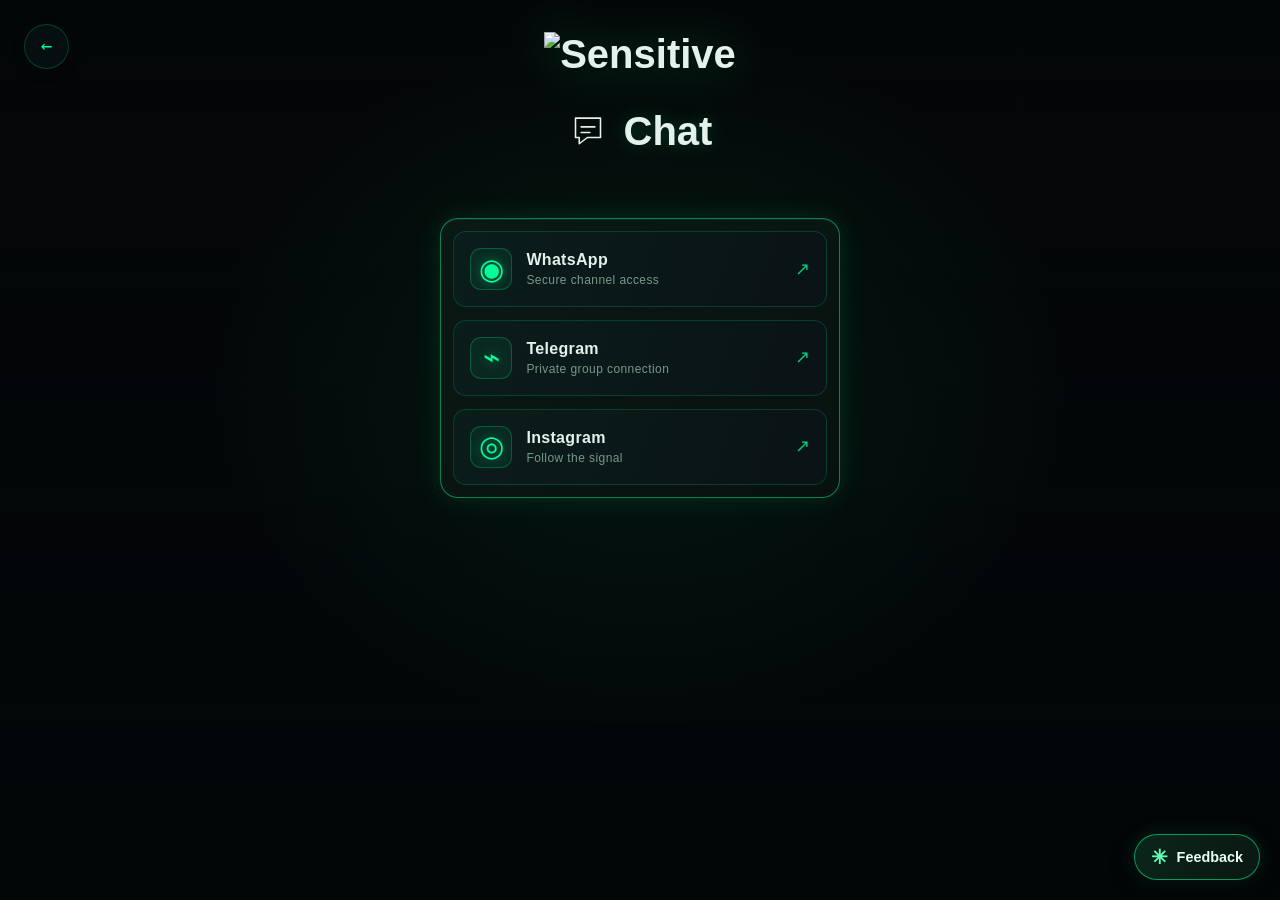
==== chat.html @ 3528beaa "Add files via upload" ====
<!DOCTYPE html>
<html lang="en">
<head>
    <meta charset="UTF-8">
    <meta name="viewport" content="width=device-width, initial-scale=1.0">
    <title>Chat - 3HK-X</title>
    <link rel="icon" href="images/sensitive1.png" sizes="32x32" type="image/png">
    <link rel="apple-touch-icon" href="images/sensitive.png">
    <link rel="stylesheet" href="styles.css">
</head>
<body class="ambient-page chat-page">
    <div class="container">
        <div class="page-header">
            <h1><img src="images/sensitive.png" alt="Sensitive" id="header-logo" class="header-logo"></h1>
        </div>

        <div class="page-section-title chat-page-title">
            <a class="back-arrow" href="index.html" aria-label="Back to home"></a>
            <h2><svg class="section-title-icon" viewBox="0 0 64 64" aria-hidden="true"><path d="M12 13h40v31H31L18 54v-10h-6z"/><path d="M21 27h22m-22 9h14"/></svg> Chat</h2>
        </div>

        <div class="links-container chat-links">
            <a href="https://whatsapp.com/channel/0029Vb62RTF0G0XeN4Qx4c3W" target="_blank" rel="noopener noreferrer" class="link-field chat-link">
                <span class="chat-link-icon" aria-hidden="true">◉</span>
                <div class="link-field-content"><span class="chat-link-label">WhatsApp</span><span class="chat-link-detail">Secure channel access</span></div>
                <span class="chat-link-arrow" aria-hidden="true">↗</span>
            </a>
            <a href="https://t.me/+7pAj7hnQdZkzMTc0" target="_blank" rel="noopener noreferrer" class="link-field chat-link">
                <span class="chat-link-icon" aria-hidden="true">⌁</span>
                <div class="link-field-content"><span class="chat-link-label">Telegram</span><span class="chat-link-detail">Private group connection</span></div>
                <span class="chat-link-arrow" aria-hidden="true">↗</span>
            </a>
            <a href="https://www.instagram.com/3.horn/" target="_blank" rel="noopener noreferrer" class="link-field chat-link">
                <span class="chat-link-icon" aria-hidden="true">◎</span>
                <div class="link-field-content"><span class="chat-link-label">Instagram</span><span class="chat-link-detail">Follow the signal</span></div>
                <span class="chat-link-arrow" aria-hidden="true">↗</span>
            </a>
        </div>
    </div>

    <script src="feedback.js"></script>
</body>
</html>
---- styles.css ----
:root {
    --bg-gradient-start: #1a202c;
    --bg-gradient-end: #2d3748;
    --text-primary: #e2e8f0;
    --text-secondary: #a0aec0;
    --text-white: #f7fafc;
    --card-bg: rgba(45, 55, 72, 0.95);
    --card-border: rgba(255, 255, 255, 0.1);
    --field-bg: #2d3748;
    --field-border: #4a5568;
    --field-hover-bg: #4a5568;
    --button-bg: #4299e1;
    --button-hover: #3182ce;
    --link-text: #cbd5e0;
    --hover-color: #880808;
    --hover-color-dark: #880808;
    --hover-glow: rgba(136, 8, 8, 0.6);
    --title-hover-color: #880808;
    --circle-bg: #880808;
}

* {
    margin: 0;
    padding: 0;
    box-sizing: border-box;
}

body {
    font-family: 'Segoe UI', Tahoma, Geneva, Verdana, sans-serif;
    background: linear-gradient(135deg, var(--bg-gradient-start) 0%, var(--bg-gradient-end) 100%);
    min-height: 100vh;
    color: var(--text-primary);
    transition: all 0.3s ease;
}

/* Ad Containers */
.ad-container {
    position: fixed;
    width: 160px;
    height: 600px;
    background: var(--card-bg);
    border: 1px solid var(--card-border);
    border-radius: 10px;
    display: flex;
    align-items: center;
    justify-content: center;
    backdrop-filter: blur(10px);
    box-shadow: 0 4px 15px rgba(0, 0, 0, 0.1);
    z-index: 100;
    top: 50%;
    transform: translateY(-50%);
}

.ad-left {
    left: 20px;
}

.ad-right {
    right: 20px;
}

.ad-placeholder {
    color: var(--text-secondary);
    font-size: 0.9rem;
    text-align: center;
    font-weight: 500;
    display: none;
}

/* Mobile Ad Containers */
.mobile-ad-container {
    display: none;
    width: 320px;
    height: 50px;
    background: var(--card-bg);
    border: 1px solid var(--card-border);
    border-radius: 8px;
    align-items: center;
    justify-content: center;
    backdrop-filter: blur(10px);
    box-shadow: 0 2px 10px rgba(0, 0, 0, 0.1);
    margin: 1rem auto;
    position: relative;
    z-index: 100;
}

.mobile-ad-top {
    position: fixed;
    top: 10px;
    left: 50%;
    transform: translateX(-50%);
    z-index: 1001;
}

.mobile-ad-bottom {
    position: fixed;
    bottom: 10px;
    left: 50%;
    transform: translateX(-50%);
    z-index: 1001;
}

.mobile-ad-placeholder {
    color: var(--text-secondary);
    font-size: 0.8rem;
    text-align: center;
    font-weight: 500;
    display: none;
}

/* Homepage eye artwork and cinematic atmosphere */
.home-page {
    position: relative;
    isolation: isolate;
    overflow-x: hidden;
    background: #050708;
    color: #e9f5ef;
}

.home-page::before,
.home-page::after {
    content: "";
    position: fixed;
    inset: 0;
    z-index: -1;
    pointer-events: none;
}

.home-page::before {
    background-image: url("images/logo_eye_white_4000px.png");
    background-repeat: no-repeat;
    background-position: center 46%;
    background-size: min(86vw, 100vh) auto;
    opacity: 0.22;
    filter: drop-shadow(0 0 35px rgba(0, 255, 153, 0.17));
}

.home-page::after {
    background:
        radial-gradient(ellipse at 50% 43%, rgba(0, 255, 153, 0.08), transparent 48%),
        linear-gradient(180deg, rgba(3, 7, 9, 0.28), rgba(3, 7, 9, 0.86));
}

.home-page .container {
    position: relative;
    z-index: 1;
    min-height: 100vh;
    display: flex;
    flex-direction: column;
    justify-content: center;
    padding-top: 4rem;
    padding-bottom: 4rem;
}

.home-page header {
    margin-bottom: 2.5rem;
}

.home-page .header-logo {
    width: min(260px, 56vw);
    max-height: none;
    filter: drop-shadow(0 0 22px rgba(0, 255, 153, 0.25));
}

.home-page header p {
    color: #93b8a6;
    letter-spacing: 0.14em;
    text-transform: uppercase;
    font-size: 0.78rem;
}

.home-page .sections-grid {
    max-width: 980px;
}

.home-page .section-card {
    background: rgba(7, 15, 17, 0.78);
    border: 1px solid rgba(0, 255, 153, 0.16);
    box-shadow: 0 14px 40px rgba(0, 0, 0, 0.32), inset 0 1px rgba(255, 255, 255, 0.025);
    backdrop-filter: blur(12px);
}

.home-page .section-card h2 {
    color: #e5f4ec;
}

.home-page .section-card p {
    color: #89a99a;
}

.home-page .section-card:hover {
    border-color: rgba(0, 255, 153, 0.62);
    box-shadow: 0 18px 50px rgba(0, 0, 0, 0.4), 0 0 28px rgba(0, 255, 153, 0.1);
}

.home-page .section-card:hover h2 {
    color: #77ffc1;
}

.container {
    max-width: 1200px;
    margin: 0 auto;
    padding: 2rem;
}

header {
    text-align: center;
    margin-bottom: 3rem;
    color: var(--text-white);
}

header h1 {
    font-size: 3rem;
    margin-bottom: 0.5rem;
    text-shadow: 2px 2px 4px rgba(0, 0, 0, 0.3);
}

header p {
    font-size: 1.2rem;
    opacity: 0.9;
}

.sections-grid {
    display: grid;
    grid-template-columns: repeat(auto-fit, minmax(300px, 1fr));
    gap: 2rem;
    max-width: 1000px;
    margin: 0 auto;
}

.section-card {
    background: var(--card-bg);
    border-radius: 20px;
    padding: 2rem;
    text-align: center;
    cursor: pointer;
    transition: all 0.3s ease;
    border: 2px solid var(--card-border);
    backdrop-filter: blur(10px);
    position: relative;
    overflow: hidden;
    display: block;
    color: inherit;
    text-decoration: none;
}

.github-icon svg {
    width: 1em;
    height: 1em;
    display: block;
    margin: 0 auto;
}

.cinematic-icon svg,
.community-icon svg {
    width: 1em;
    height: 1em;
    fill: none;
    stroke: currentColor;
    stroke-width: 2.5;
    stroke-linecap: round;
    stroke-linejoin: round;
    filter: drop-shadow(0 0 12px rgba(0, 255, 153, 0.32));
}

.home-page .cinematic-icon {
    color: #7dffc2;
}

.home-page .community-icon {
    color: #b8d3ff;
}

.section-title-icon {
    width: 1em;
    height: 1em;
    fill: none;
    stroke: currentColor;
    stroke-width: 2.5;
    stroke-linecap: round;
    stroke-linejoin: round;
    vertical-align: -0.12em;
    margin-right: 0.3rem;
}

/* Dark terminal-inspired styling for the community links page */
.ambient-page {
    position: relative;
    isolation: isolate;
    overflow-x: hidden;
    background: #050708;
    color: #e4f2ec;
}

.ambient-page::before,
.ambient-page::after {
    content: "";
    position: fixed;
    inset: 0;
    z-index: -1;
    pointer-events: none;
}

.ambient-page::before {
    background: url("images/logo_eye_white_4000px.png") center 46% / min(86vw, 100vh) auto no-repeat;
    opacity: 0.19;
    filter: drop-shadow(0 0 35px rgba(0, 255, 153, 0.15));
}

.ambient-page::after {
    background:
        radial-gradient(ellipse at 50% 42%, rgba(0, 255, 153, 0.075), transparent 48%),
        linear-gradient(180deg, rgba(3, 7, 9, 0.24), rgba(3, 7, 9, 0.83));
}

.ambient-page .container {
    position: relative;
    z-index: 1;
}

.ambient-page .header-logo {
    filter: drop-shadow(0 0 22px rgba(0, 255, 153, 0.25));
}

.ambient-page .page-header,
.ambient-page .page-header a,
.ambient-page .page-section-title h2 {
    color: #e4f2ec;
}

.ambient-page .page-section-title h2 {
    text-shadow: 0 0 18px rgba(0, 255, 153, 0.22);
}

.movies-page .links-container {
    background: rgba(8, 17, 19, 0.82);
    border-color: rgba(0, 255, 153, 0.18);
    box-shadow: 0 18px 60px rgba(0, 0, 0, 0.35), inset 0 1px rgba(255, 255, 255, 0.025);
}

.movies-page .link-field {
    background: linear-gradient(110deg, rgba(11, 30, 28, 0.96), rgba(10, 19, 22, 0.96));
    border-color: rgba(0, 255, 153, 0.17);
}

.movies-page .link-field-content {
    color: #dfffee;
}

.movies-page .link-field:hover {
    background: linear-gradient(110deg, rgba(12, 43, 36, 0.98), rgba(11, 25, 28, 0.98));
    border-color: rgba(0, 255, 153, 0.62);
    box-shadow: 0 0 24px rgba(0, 255, 153, 0.11);
}

.movies-page .link-field:hover .link-field-content {
    color: #8affc5;
}

.chat-links {
    max-width: 480px;
    padding: 1.2rem;
    background: rgba(8, 17, 19, 0.84);
    border: 1px solid rgba(0, 255, 153, 0.2);
    box-shadow: 0 18px 60px rgba(0, 0, 0, 0.35), inset 0 1px rgba(255, 255, 255, 0.025);
}

.chat-page .chat-links {
    padding: 0.75rem;
    border: 1px solid rgba(0, 255, 153, 0.48);
    border-radius: 18px;
    background: linear-gradient(145deg, #0a1914, #08110e);
    box-shadow: 0 0 28px rgba(0, 255, 153, 0.12), inset 0 1px rgba(177, 255, 218, 0.07);
}

.chat-links .chat-link {
    min-height: 76px;
    margin-bottom: 0.8rem;
    padding: 0.9rem 1rem;
    gap: 0.9rem;
    color: #dfffee;
    background: linear-gradient(110deg, rgba(11, 30, 28, 0.96), rgba(10, 19, 22, 0.96));
    border: 1px solid rgba(0, 255, 153, 0.17);
    border-radius: 13px;
    transition: transform 180ms ease, border-color 180ms ease, box-shadow 180ms ease, background 180ms ease;
}

.chat-links .chat-link:last-child {
    margin-bottom: 0;
}

.chat-links .chat-link::before {
    display: none;
}

.chat-links .chat-link:hover {
    transform: translateY(-2px);
    color: #ecfff6;
    background: linear-gradient(110deg, rgba(12, 43, 36, 0.98), rgba(11, 25, 28, 0.98));
    border-color: rgba(0, 255, 153, 0.62);
    box-shadow: 0 0 24px rgba(0, 255, 153, 0.11), inset 0 0 18px rgba(0, 255, 153, 0.035);
}

.cineby-group {
    display: grid;
    grid-template-columns: 1fr;
    align-items: center;
    gap: 0.9rem;
    padding: 0.8rem 0.9rem;
}

.cineby-group:hover {
    transform: none;
    background: linear-gradient(110deg, rgba(12, 43, 36, 0.98), rgba(11, 25, 28, 0.98));
}

.cineby-heading {
    display: flex;
    align-items: center;
    gap: 0.8rem;
    min-width: 0;
}

.cineby-copy {
    display: grid;
    gap: 0.25rem;
}

.cineby-copy strong {
    color: #e4f2ec;
    font-size: 1rem;
}

.cineby-copy small {
    color: #78988a;
    font-size: 0.73rem;
}

.cineby-options {
    display: flex;
    gap: 0.45rem;
}

.cineby-options a {
    flex: 1;
    min-width: 0;
    width: 38px;
    height: 38px;
    display: inline-flex;
    align-items: center;
    justify-content: center;
    gap: 0.15rem;
    color: #caffdf;
    background: rgba(0, 255, 153, 0.08);
    border: 1px solid rgba(0, 255, 153, 0.3);
    border-radius: 10px;
    font-size: 0.85rem;
    font-weight: 700;
    text-decoration: none;
    transition: background 160ms ease, border-color 160ms ease, transform 160ms ease, box-shadow 160ms ease;
}

.cineby-options a span {
    font-size: 0.65rem;
    opacity: 0.7;
}

.cineby-options a:hover {
    color: #f1fff7;
    background: rgba(0, 255, 153, 0.18);
    border-color: rgba(0, 255, 153, 0.7);
    box-shadow: 0 0 14px rgba(0, 255, 153, 0.15);
    transform: translateY(-2px);
}

.chat-links .flixer-link {
    overflow: hidden;
    isolation: isolate;
    background:
        linear-gradient(145deg, transparent 0 37%, rgba(205, 242, 238, 0.14) 37.2%, transparent 37.7%),
        linear-gradient(28deg, transparent 0 61%, rgba(205, 242, 238, 0.2) 61.2%, transparent 61.7%),
        linear-gradient(112deg, transparent 0 72%, rgba(205, 242, 238, 0.13) 72.2%, transparent 72.7%),
        linear-gradient(158deg, rgba(31, 43, 48, 0.97), rgba(9, 17, 20, 0.98) 55%, rgba(24, 35, 39, 0.96));
    border-color: rgba(174, 204, 207, 0.38);
    box-shadow: inset 0 1px rgba(255, 255, 255, 0.16), inset 0 -12px 24px rgba(0, 0, 0, 0.25), 0 8px 26px rgba(0, 0, 0, 0.22);
}

.chat-links .flixer-link::after {
    content: "";
    position: absolute;
    inset: 0;
    z-index: -1;
    pointer-events: none;
    opacity: 0.8;
    background:
        linear-gradient(73deg, transparent 49.7%, rgba(220, 247, 245, 0.56) 50%, transparent 50.35%) 18% 35% / 28% 75% no-repeat,
        linear-gradient(132deg, transparent 49.65%, rgba(220, 247, 245, 0.5) 50%, transparent 50.35%) 35% 24% / 34% 65% no-repeat,
        linear-gradient(18deg, transparent 49.65%, rgba(220, 247, 245, 0.44) 50%, transparent 50.35%) 68% 60% / 34% 82% no-repeat,
        linear-gradient(151deg, transparent 49.65%, rgba(220, 247, 245, 0.42) 50%, transparent 50.35%) 88% 30% / 24% 75% no-repeat,
        linear-gradient(90deg, transparent 49.5%, rgba(220, 247, 245, 0.3) 50%, transparent 50.5%) 51% 55% / 20% 96% no-repeat;
    filter: drop-shadow(0 0 3px rgba(191, 241, 238, 0.65));
}

.chat-links .flixer-link .chat-link-icon,
.chat-links .flixer-link .link-field-content,
.chat-links .flixer-link .chat-link-arrow {
    position: relative;
    z-index: 1;
}

.chat-links .flixer-link .chat-link-icon {
    color: #d9ffff;
    border-color: rgba(211, 244, 245, 0.34);
    background: rgba(200, 235, 238, 0.09);
    text-shadow: 0 0 12px rgba(201, 247, 247, 0.5);
}

.chat-links .flixer-link:hover {
    border-color: rgba(220, 250, 249, 0.7);
    background-color: #1d2a30;
    box-shadow: inset 0 1px rgba(255, 255, 255, 0.22), 0 0 24px rgba(173, 227, 232, 0.16);
}

.chat-link-icon {
    display: grid;
    flex: 0 0 42px;
    width: 42px;
    height: 42px;
    place-items: center;
    color: #00ff99;
    font-size: 1.8rem;
    line-height: 1;
    border: 1px solid rgba(0, 255, 153, 0.24);
    border-radius: 11px;
    background: rgba(0, 255, 153, 0.06);
    text-shadow: 0 0 12px rgba(0, 255, 153, 0.45);
}

.chat-links .link-field-content {
    display: grid;
    gap: 0.25rem;
    margin-left: 0;
}

.chat-link-label {
    color: #e4f2ec;
    font-size: 1rem;
    font-weight: 650;
    letter-spacing: 0.02em;
}

.chat-link-detail {
    color: #78988a;
    font-size: 0.75rem;
    letter-spacing: 0.035em;
}

.chat-link-arrow {
    margin-left: auto;
    color: #00c77a;
    font-size: 1.1rem;
    transition: transform 180ms ease, color 180ms ease;
}

.chat-link:hover .chat-link-arrow {
    transform: translate(2px, -2px);
    color: #8affc5;
}

.chat-link-icon.google-extension-icon svg {
    width: 25px;
    height: 25px;
    display: block;
}

.chat-links .extension-link .link-field-content {
    flex: 1;
    width: auto;
    min-width: 0;
}

.extension-link .chat-link-detail {
    line-height: 1.35;
}

.firefox-extension-icon {
    font-size: 1rem;
    font-weight: 800;
    letter-spacing: -0.08em;
    color: #d8bcff;
    text-shadow: 0 0 12px rgba(157, 108, 255, 0.75);
    background: linear-gradient(145deg, rgba(108, 65, 181, 0.24), rgba(0, 255, 153, 0.05));
}

.chat-links .extension-pending {
    cursor: not-allowed;
    opacity: 0.68;
    border-style: dashed;
    border-color: rgba(175, 192, 194, 0.22);
    background: rgba(13, 21, 24, 0.72);
}

.chat-links .extension-pending:hover {
    transform: none;
    box-shadow: none;
    border-color: rgba(175, 192, 194, 0.22);
    background: rgba(13, 21, 24, 0.72);
}

.extension-status {
    margin-left: auto;
    padding: 0.3rem 0.45rem;
    border: 1px solid rgba(175, 192, 194, 0.2);
    border-radius: 5px;
    color: #91a19e;
    font: 600 0.58rem/1 "Segoe UI", sans-serif;
    letter-spacing: 0.1em;
}

/* Keep browser add-ons visually attached to NetflixMirror, outside the green list frame. */
.netflixmirror-row {
    width: min(100%, 850px);
    margin: 0 auto 1.4rem;
    display: grid;
    grid-template-columns: minmax(200px, 1.2fr) repeat(2, minmax(175px, 1fr));
    gap: 0.7rem;
    align-items: stretch;
    padding: 0.75rem;
    border: 1px solid rgba(45, 210, 232, 0.42);
    border-radius: 18px;
    background: linear-gradient(145deg, rgba(8, 25, 34, 0.92), rgba(9, 17, 25, 0.94));
    box-shadow: 0 0 28px rgba(35, 190, 220, 0.09), inset 0 1px rgba(177, 247, 255, 0.07);
}

.netflixmirror-main,
.netflixmirror-extension {
    min-width: 0;
    min-height: 76px;
    padding: 0.85rem 0.9rem;
    display: flex;
    align-items: center;
    gap: 0.7rem;
    border-radius: 13px;
    text-decoration: none;
}

.netflixmirror-main {
    color: #e4fbff;
    background: linear-gradient(120deg, rgba(12, 51, 65, 0.98), rgba(13, 31, 46, 0.98));
    border: 1px solid rgba(66, 218, 238, 0.48);
    box-shadow: inset 0 1px rgba(201, 250, 255, 0.11), 0 8px 24px rgba(0, 0, 0, 0.2), 0 0 16px rgba(36, 194, 218, 0.1);
}

.netflixmirror-main:hover {
    color: #ffffff;
    border-color: rgba(119, 239, 255, 0.82);
    box-shadow: 0 0 24px rgba(47, 211, 235, 0.2);
}

.netflixmirror-mark {
    flex: 0 0 40px;
    width: 40px;
    height: 40px;
    display: grid;
    place-items: center;
    border: 1px solid rgba(66, 218, 238, 0.38);
    border-radius: 11px;
    color: #68eaff;
    background: rgba(45, 210, 232, 0.08);
    font-size: 1.6rem;
}

.netflixmirror-copy,
.extension-copy {
    min-width: 0;
    display: grid;
    gap: 0.25rem;
}

.netflixmirror-copy strong,
.extension-copy strong {
    color: #e4f2ec;
    font-size: 0.9rem;
    font-weight: 650;
}

.netflixmirror-copy strong {
    color: #a4f3ff;
}

.netflixmirror-copy small,
.extension-copy small {
    color: #78988a;
    font-size: 0.69rem;
    line-height: 1.35;
}

.netflixmirror-main .chat-link-arrow {
    margin-left: auto;
}

.netflixmirror-extension {
    color: #e4f2ec;
    background: linear-gradient(145deg, rgba(21, 29, 34, 0.9), rgba(10, 16, 19, 0.94));
    border: 1px solid rgba(184, 204, 207, 0.23);
    box-shadow: inset 0 1px rgba(255, 255, 255, 0.055), 0 8px 24px rgba(0, 0, 0, 0.18);
    transition: transform 180ms ease, border-color 180ms ease, box-shadow 180ms ease;
}

a.netflixmirror-extension:hover {
    transform: translateY(-2px);
    border-color: rgba(195, 222, 225, 0.55);
    box-shadow: 0 0 20px rgba(183, 218, 220, 0.11);
}

.netflixmirror-extension .extension-brand {
    flex: 0 0 32px;
    width: 32px;
    height: 32px;
    display: grid;
    place-items: center;
}

.netflixmirror-extension .google-extension-icon svg {
    display: block;
    width: 25px;
    height: 25px;
}

.netflixmirror-extension .firefox-extension-icon {
    font-size: 0.95rem;
}

.netflixmirror-extension.extension-pending {
    cursor: not-allowed;
    opacity: 0.67;
    border-style: dashed;
}

.netflixmirror-extension .extension-status {
    margin-left: auto;
    padding: 0.27rem 0.35rem;
    font-size: 0.52rem;
}

.firefox-guide-page .page-section-title h2 {
    color: #e4f2ec;
}

.firefox-title-mark {
    display: inline-grid;
    width: 1.7em;
    height: 1.7em;
    place-items: center;
    margin-right: 0.3rem;
    border: 1px solid rgba(157, 108, 255, 0.48);
    border-radius: 0.45em;
    color: #d8bcff;
    background: rgba(108, 65, 181, 0.2);
    font-size: 0.55em;
    vertical-align: 0.25em;
    text-shadow: 0 0 12px rgba(157, 108, 255, 0.55);
}

.firefox-guide-card {
    width: min(100%, 760px);
    margin: 1rem auto 2rem;
    padding: clamp(1.1rem, 4vw, 2rem);
    border: 1px solid rgba(0, 255, 153, 0.36);
    border-radius: 18px;
    background: linear-gradient(145deg, #0a1914, #08110e);
    box-shadow: 0 0 28px rgba(0, 255, 153, 0.1), inset 0 1px rgba(177, 255, 218, 0.07);
}

.guide-intro {
    margin-bottom: 1rem;
    color: #b9d5c8;
    line-height: 1.6;
}

.firefox-steps {
    padding-left: 1.5rem;
    color: #e4f2ec;
}

.firefox-steps li {
    padding: 0.8rem 0 0.8rem 0.35rem;
    border-bottom: 1px solid rgba(0, 255, 153, 0.12);
}

.firefox-steps li::marker {
    color: #00ff99;
    font-weight: 700;
}

.firefox-steps li > span,
.firefox-steps li > small {
    display: block;
}

.firefox-steps li > span {
    margin-bottom: 0.35rem;
    font-weight: 650;
}

.firefox-steps li > small {
    color: #91afa0;
    font-size: 0.86rem;
    line-height: 1.55;
}

.firefox-steps code {
    padding: 0.12rem 0.35rem;
    border: 1px solid rgba(0, 255, 153, 0.18);
    border-radius: 5px;
    color: #9dffd0;
    background: rgba(0, 255, 153, 0.06);
    overflow-wrap: anywhere;
}

.temporary-note {
    margin-top: 1.1rem;
    padding: 0.9rem 1rem;
    border-left: 3px solid #00ff99;
    color: #9fb9ac;
    background: rgba(0, 255, 153, 0.055);
    font-size: 0.86rem;
    line-height: 1.6;
}

.temporary-note strong {
    color: #caffdf;
}

.firefox-download-button {
    display: flex;
    width: fit-content;
    min-height: 48px;
    align-items: center;
    justify-content: center;
    gap: 0.55rem;
    margin: 1.3rem auto 0;
    padding: 0.75rem 1.15rem;
    border: 1px solid rgba(0, 255, 153, 0.58);
    border-radius: 11px;
    color: #eafff4;
    background: linear-gradient(120deg, #087d54, #07553d);
    box-shadow: 0 0 20px rgba(0, 255, 153, 0.14);
    font-weight: 700;
    text-decoration: none;
    transition: transform 160ms ease, box-shadow 160ms ease, border-color 160ms ease;
}

.firefox-download-button:hover {
    transform: translateY(-2px);
    border-color: #8affc5;
    box-shadow: 0 0 26px rgba(0, 255, 153, 0.24);
}

/* Site-wide feedback modal */
.feedback-open {
    overflow: hidden;
}

.feedback-trigger {
    position: fixed;
    right: 1.25rem;
    bottom: 1.25rem;
    z-index: 1500;
    display: inline-flex;
    align-items: center;
    gap: 0.55rem;
    min-height: 46px;
    padding: 0.7rem 1rem;
    border: 1px solid rgba(0, 255, 153, 0.55);
    border-radius: 999px;
    color: #eafff4;
    background: linear-gradient(120deg, #0a261b, #0b1712);
    box-shadow: 0 8px 24px rgba(0, 0, 0, 0.34), 0 0 18px rgba(0, 255, 153, 0.12);
    font: 650 0.9rem/1 "Segoe UI", Tahoma, sans-serif;
    cursor: pointer;
    transition: transform 160ms ease, border-color 160ms ease, box-shadow 160ms ease;
}

.feedback-trigger > span:first-child {
    color: #62ffb7;
    font-size: 1.25rem;
    line-height: 0.8;
}

.feedback-trigger:hover {
    transform: translateY(-2px);
    border-color: #8affc5;
    box-shadow: 0 10px 28px rgba(0, 0, 0, 0.4), 0 0 24px rgba(0, 255, 153, 0.22);
}

.feedback-overlay[hidden] {
    display: none;
}

.feedback-overlay {
    position: fixed;
    inset: 0;
    z-index: 2000;
    display: flex;
    align-items: center;
    justify-content: center;
    padding: 1.25rem;
    overflow-y: auto;
    background: rgba(0, 0, 0, 0.82);
    -webkit-backdrop-filter: blur(8px);
    backdrop-filter: blur(8px);
}

.feedback-panel {
    position: relative;
    width: min(100%, 590px);
    max-height: calc(100vh - 2.5rem);
    overflow-y: auto;
    padding: clamp(1.3rem, 4vw, 2.25rem);
    border: 1px solid rgba(0, 255, 153, 0.22);
    border-radius: 8px 22px 8px 22px;
    color: #e7f2ed;
    background: radial-gradient(ellipse at 90% 0%, rgba(0, 255, 153, 0.09), transparent 34%), linear-gradient(145deg, #0b100d, #070908 62%);
    box-shadow: 0 28px 100px rgba(0, 0, 0, 0.72), inset 0 1px rgba(255,255,255,0.025), 0 0 35px rgba(0, 255, 153, 0.07);
    text-align: left;
    overscroll-behavior: contain;
}

.feedback-close {
    position: absolute;
    top: 0.8rem;
    right: 0.85rem;
    width: 38px;
    height: 38px;
    border: 1px solid rgba(255, 255, 255, 0.12);
    border-radius: 50%;
    color: #a9bbb2;
    background: #111714;
    font-size: 1.5rem;
    line-height: 1;
    cursor: pointer;
}

.feedback-close:hover {
    color: #ffffff;
    border-color: rgba(0, 255, 153, 0.45);
}

.feedback-kicker {
    display: flex;
    align-items: center;
    gap: 0.55rem;
    margin: 0 3rem 0.9rem 0;
    color: #82988c;
    font: 650 0.68rem/1.2 Consolas, "Courier New", monospace;
    letter-spacing: 0.16em;
}

.feedback-live-dot {
    width: 7px;
    height: 7px;
    border-radius: 50%;
    background: #00ff99;
    box-shadow: 0 0 10px #00ff99;
}

.feedback-kicker-rule {
    width: 34px;
    height: 1px;
    margin-left: auto;
    background: rgba(0, 255, 153, 0.25);
}

.feedback-panel h2 {
    margin-bottom: 0.2rem;
    color: #f0fff7;
    font-size: clamp(2rem, 6vw, 2.7rem);
    letter-spacing: -0.055em;
}

.feedback-title-period {
    color: #00ff99;
}

.feedback-description {
    margin-bottom: 1.65rem;
    color: #9cb0a5;
    font-size: 0.92rem;
}

.feedback-form {
    text-align: left;
}

.feedback-types {
    margin: 0 0 1.3rem;
    padding: 0;
    border: 0;
}

.feedback-types legend,
.feedback-field-label {
    display: block;
    margin-bottom: 0.55rem;
    color: #dce9e2;
    font-size: 0.9rem;
}

.feedback-types legend {
    padding: 0;
    margin-bottom: 0.7rem;
    color: #7e9789;
    font: 650 0.69rem/1.2 Consolas, "Courier New", monospace;
    letter-spacing: 0.1em;
}

.feedback-types {
    display: grid;
    grid-template-columns: repeat(4, minmax(0, 1fr));
    gap: 0.45rem;
}

.feedback-types legend {
    grid-column: 1 / -1;
}

.feedback-type-choice {
    min-height: 88px;
    display: grid;
    align-content: center;
    justify-items: start;
    gap: 0.55rem;
    padding: 0.72rem;
    border: 1px solid rgba(255, 255, 255, 0.1);
    border-radius: 5px 14px 5px 14px;
    color: #a9b9b0;
    background: linear-gradient(145deg, rgba(255,255,255,0.035), rgba(255,255,255,0.012));
    font-size: 0.78rem;
    cursor: pointer;
    transition: border-color 150ms ease, background 150ms ease, color 150ms ease;
}

.feedback-type-choice:has(input:checked) {
    border-color: rgba(0, 255, 153, 0.72);
    color: #effff6;
    background: linear-gradient(145deg, rgba(0, 255, 153, 0.14), rgba(0, 255, 153, 0.035));
    box-shadow: inset 0 0 18px rgba(0, 255, 153, 0.04), 0 0 18px rgba(0, 255, 153, 0.05);
}

.feedback-type-choice svg {
    width: 20px;
    height: 20px;
    fill: none;
    stroke: #7b9988;
    stroke-width: 1.6;
    stroke-linecap: round;
    stroke-linejoin: round;
}

.feedback-type-choice:has(input:checked) svg {
    stroke: #00ff99;
}

.feedback-type-choice input {
    position: absolute;
    width: 1px;
    height: 1px;
    opacity: 0;
}

.feedback-type-choice:focus-within {
    outline: 2px solid #00ff99;
    outline-offset: 2px;
}

.feedback-field-label {
    margin-top: 0.85rem;
    font-size: 0.82rem;
}

.feedback-field-label > span:not(.feedback-optional) {
    color: #ff7070;
}

.feedback-optional {
    color: #77847d;
}

.feedback-form textarea,
.feedback-form input[type="email"] {
    width: 100%;
    border: 1px solid rgba(255, 255, 255, 0.13);
    border-radius: 12px;
    outline: none;
    color: #ecf7f1;
    background: #101311;
    font: 400 0.95rem/1.5 "Segoe UI", Tahoma, sans-serif;
    transition: border-color 150ms ease, box-shadow 150ms ease;
}

.feedback-form textarea {
    min-height: 120px;
    padding: 0.85rem 0.95rem;
    resize: vertical;
}

.feedback-form input[type="email"] {
    min-height: 50px;
    padding: 0.7rem 0.9rem;
}

.feedback-form textarea::placeholder,
.feedback-form input::placeholder {
    color: #718078;
}

.feedback-form textarea:focus,
.feedback-form input[type="email"]:focus {
    border-color: rgba(0, 255, 153, 0.62);
    box-shadow: 0 0 0 3px rgba(0, 255, 153, 0.08);
}

.feedback-helper {
    display: block;
    margin-top: 0.4rem;
    color: #7b8981;
    font-size: 0.75rem;
    line-height: 1.45;
}

.feedback-honeypot {
    position: absolute !important;
    left: -10000px !important;
    width: 1px !important;
    height: 1px !important;
    opacity: 0 !important;
}

.feedback-submit {
    width: 100%;
    min-height: 50px;
    margin-top: 1rem;
    border: 1px solid rgba(0, 255, 153, 0.55);
    border-radius: 5px 14px 5px 14px;
    color: #f1fff7;
    background: linear-gradient(120deg, #087d54, #07553d);
    font: 700 0.98rem/1 "Segoe UI", Tahoma, sans-serif;
    cursor: pointer;
    transition: filter 150ms ease, box-shadow 150ms ease;
}

.feedback-submit:hover:not(:disabled) {
    filter: brightness(1.12);
    box-shadow: 0 0 24px rgba(0, 255, 153, 0.18);
}

.feedback-submit:disabled {
    opacity: 0.65;
    cursor: wait;
}

.feedback-status {
    margin: 0.8rem 0 0;
    color: #8affc5;
    font-size: 0.88rem;
    text-align: center;
}

.feedback-status.feedback-error {
    color: #ff8585;
}

@media (max-width: 520px) {
    .feedback-trigger {
        right: 0.8rem;
        bottom: 0.8rem;
    }

    .feedback-overlay {
        align-items: flex-end;
        padding: 0;
    }

    .feedback-panel {
        width: 100%;
        max-height: 94vh;
        border-radius: 18px 18px 0 0;
        padding: 1.25rem 1rem calc(1rem + env(safe-area-inset-bottom));
    }

    .feedback-types {
        grid-template-columns: repeat(2, minmax(0, 1fr));
    }
}

@media (max-width: 720px) {
    .netflixmirror-row {
        width: min(100%, 480px);
        grid-template-columns: repeat(2, minmax(0, 1fr));
    }

    .netflixmirror-main {
        grid-column: 1 / -1;
    }
}

@media (max-width: 380px) {
    .netflixmirror-row {
        grid-template-columns: 1fr;
    }

    .netflixmirror-main {
        grid-column: auto;
    }
}

.ambient-page .back-arrow {
    position: fixed;
    top: 24px;
    left: 24px;
    z-index: 20;
    color: #00ff99;
    background: rgba(8, 17, 19, 0.84);
    border-color: rgba(0, 255, 153, 0.2);
    margin: 0;
}

.ambient-page .back-arrow:hover {
    background: #00a866;
    color: #06100c;
}

.section-card::before {
    content: '';
    position: absolute;
    top: 0;
    left: 0;
    right: 0;
    bottom: 0;
    background: linear-gradient(45deg, #ff6b6b, #4ecdc4, #45b7d1, #96ceb4, #ffeaa7);
    background-size: 300% 300%;
    opacity: 0;
    transition: opacity 0.3s ease;
    z-index: -1;
    animation: gradientShift 3s ease infinite;
}

@keyframes gradientShift {
    0% { background-position: 0% 50%; }
    50% { background-position: 100% 50%; }
    100% { background-position: 0% 50%; }
}

.section-card:hover {
    transform: translateY(-10px) scale(1.05);
    box-shadow: 0 20px 40px rgba(0, 0, 0, 0.3);
    border-color: var(--hover-color);
}

.section-card:hover::before {
    opacity: 0.1;
}

.section-card:hover .section-icon {
    transform: scale(1.2) rotate(5deg);
    filter: drop-shadow(0 0 20px var(--hover-glow));
}

.section-icon {
    font-size: 4rem;
    margin-bottom: 1rem;
    transition: all 0.3s ease;
    display: block;
}

.section-card h2 {
    font-size: 1.8rem;
    margin-bottom: 0.5rem;
    color: var(--text-primary);
    transition: color 0.3s ease;
}

.section-card p {
    color: var(--text-secondary);
    font-size: 1rem;
    line-height: 1.5;
}

.section-card:hover h2 {
    color: var(--hover-color);
}

/* Link field styles for individual pages */
.links-container {
    max-width: 400px;
    margin: 2rem auto;
    background: var(--card-bg);
    border-radius: 20px;
    padding: 1.5rem;
    backdrop-filter: blur(10px);
    border: 1px solid var(--card-border);
}

.page-header {
    text-align: center;
    margin-bottom: 2rem;
    color: var(--text-white);
}

.page-header h1 {
    font-size: 2.5rem;
    margin-bottom: 0.5rem;
    text-shadow: 2px 2px 4px rgba(0, 0, 0, 0.3);
}

.page-header a {
    text-decoration: none;
    color: var(--text-white);
    transition: color 0.3s ease;
}

.page-header a:hover {
    color: var(--title-hover-color);
    cursor: pointer;
}

.page-section-title {
    text-align: center;
    margin-bottom: 1.5rem;
    display: flex;
    align-items: center;
    justify-content: center;
}

.page-section-title h2 {
    font-size: 2.5rem;
    margin-bottom: 2rem;
    color: var(--text-primary);
}

/* Small Back Button with Arrow */
.back-arrow {
    background: var(--card-bg);
    border: 1px solid var(--card-border);
    width: 45px;
    height: 45px;
    border-radius: 50%;
    display: inline-flex;
    align-items: center;
    justify-content: center;
    cursor: pointer;
    transition: all 0.3s ease;
    backdrop-filter: blur(10px);
    box-shadow: 0 4px 15px rgba(0, 0, 0, 0.1);
    text-decoration: none;
    color: var(--text-primary);
    font-size: 1.2rem;
    margin-right: 1rem;
    margin-left: -20px;
    vertical-align: middle;
    line-height: 1;
    font-family: monospace;
}

.back-arrow::before {
    content: "←";
    transform: translateY(-1px);
}

.back-arrow:hover {
    transform: translateX(-3px) scale(1.05);
    background: var(--hover-color);
    color: white;
    box-shadow: 0 6px 20px rgba(0, 0, 0, 0.2);
    text-decoration: none;
}

.back-button {
    background: var(--button-bg);
    color: white;
    border: none;
    padding: 0.8rem 1.5rem;
    border-radius: 10px;
    cursor: pointer;
    font-size: 1rem;
    margin-bottom: 2rem;
    transition: all 0.3s ease;
    text-decoration: none;
    display: inline-block;
}

.back-button:hover {
    background: var(--button-hover);
    transform: translateY(-2px);
    box-shadow: 0 5px 15px rgba(0, 0, 0, 0.2);
}

.link-field {
    margin-bottom: 1rem;
    padding: 0.8rem;
    border: 2px solid var(--field-border);
    border-radius: 10px;
    background: var(--field-bg);
    transition: all 0.3s ease;
    position: relative;
    min-height: 50px;
    display: flex;
    align-items: center;
    text-decoration: none;
    color: inherit;
    cursor: pointer;
}

.link-field:hover {
    border-color: var(--hover-color);
    background: var(--field-hover-bg);
    transform: translateX(5px);
    text-decoration: none;
}

.link-field-content {
    color: var(--text-primary);
    font-weight: 500;
    margin-left: 0.8rem;
    width: 100%;
    font-size: 0.9rem;
}

.link-field:hover .link-field-content {
    color: var(--hover-color);
}

/* Header Logo Styling */
.header-logo {
    max-height: 180px;
    width: auto;
    transition: all 0.3s ease;
    object-fit: contain;
}

.header-logo:hover {
    transform: scale(1.05);
    filter: brightness(1.1);
}

/* Responsive logo sizing */
@media (max-width: 768px) {
    .header-logo {
        max-height: 135px;
    }
}

@media (max-width: 480px) {
    .header-logo {
        max-height: 105px;
    }
}

@media (max-width: 768px) {
    .ambient-page .back-arrow {
        top: 16px;
        left: 16px;
        margin: 0;
    }
    
    .back-arrow {
        width: 40px;
        height: 40px;
        font-size: 1rem;
        margin-right: 0.8rem;
        margin-left: -20px;
        line-height: 1;
    }
    
    .container {
        padding: 1rem;
    }
    
    .links-container {
        max-width: 350px;
        padding: 1rem;
    }
    
    header h1 {
        font-size: 2rem;
    }
    
    .sections-grid {
        grid-template-columns: 1fr;
        gap: 1rem;
    }
    
    .section-card {
        padding: 1.5rem;
    }
    
    .section-icon {
        font-size: 3rem;
    }
    
    .link-field {
        padding: 0.7rem;
        min-height: 45px;
    }
    
    .link-field-content {
        margin-left: 0.6rem;
        font-size: 0.85rem;
    }
}

@media (max-width: 480px) {
    /* Smaller mobile ad for very small screens */
    .mobile-ad-container {
        width: 280px;
        height: 50px;
    }
    
    .mobile-ad-placeholder {
        font-size: 0.7rem;
    }
}
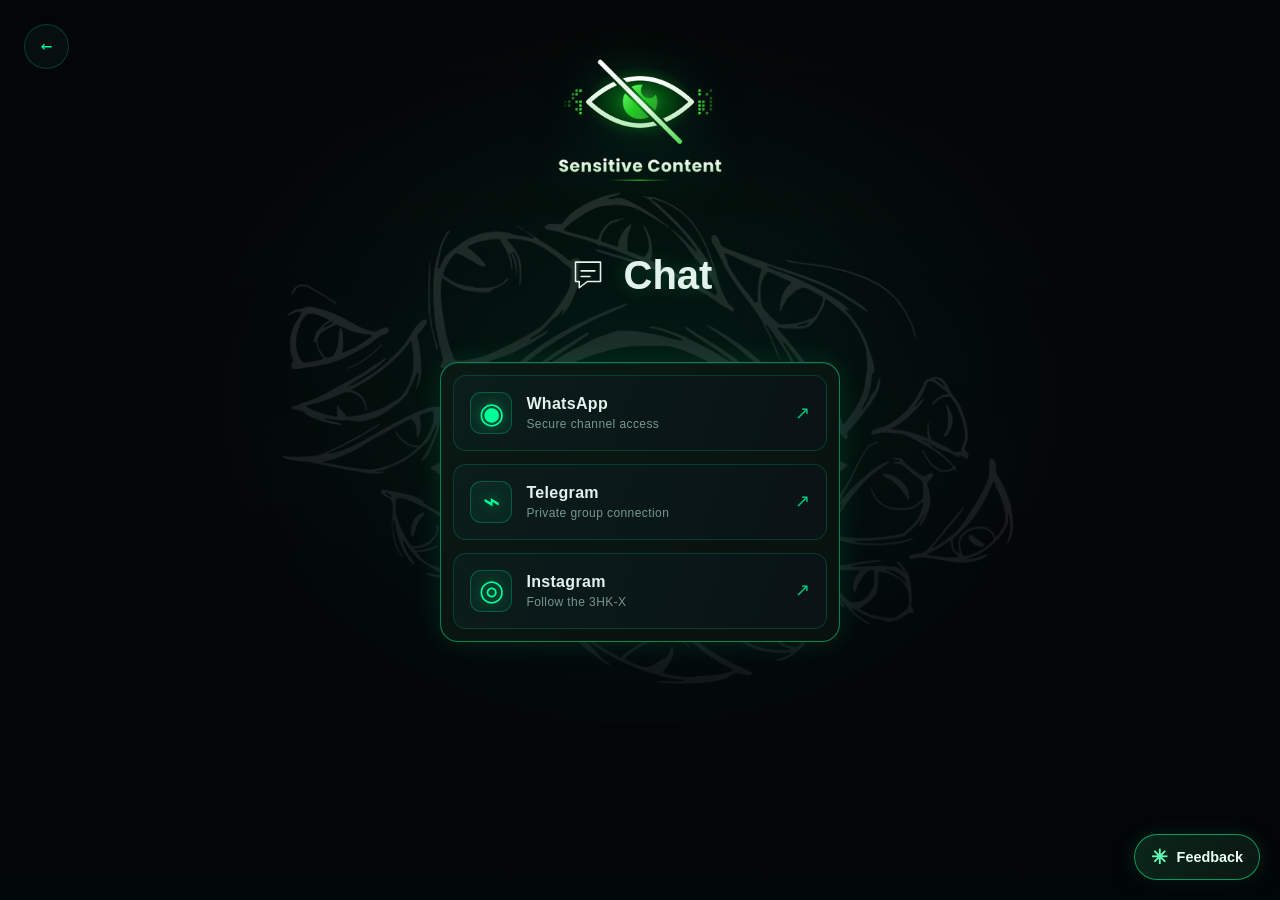
==== commit 2f2465ba: "Update chat.html Updated Instagram link detail text to 'Follow the 3HK-X'." ====
--- a/chat.html
+++ b/chat.html
@@ -32,7 +32,7 @@
             </a>
             <a href="https://www.instagram.com/3.horn/" target="_blank" rel="noopener noreferrer" class="link-field chat-link">
                 <span class="chat-link-icon" aria-hidden="true">◎</span>
-                <div class="link-field-content"><span class="chat-link-label">Instagram</span><span class="chat-link-detail">Follow the signal</span></div>
+                <div class="link-field-content"><span class="chat-link-label">Instagram</span><span class="chat-link-detail">Follow the 3HK-X</span></div>
                 <span class="chat-link-arrow" aria-hidden="true">↗</span>
             </a>
         </div>
